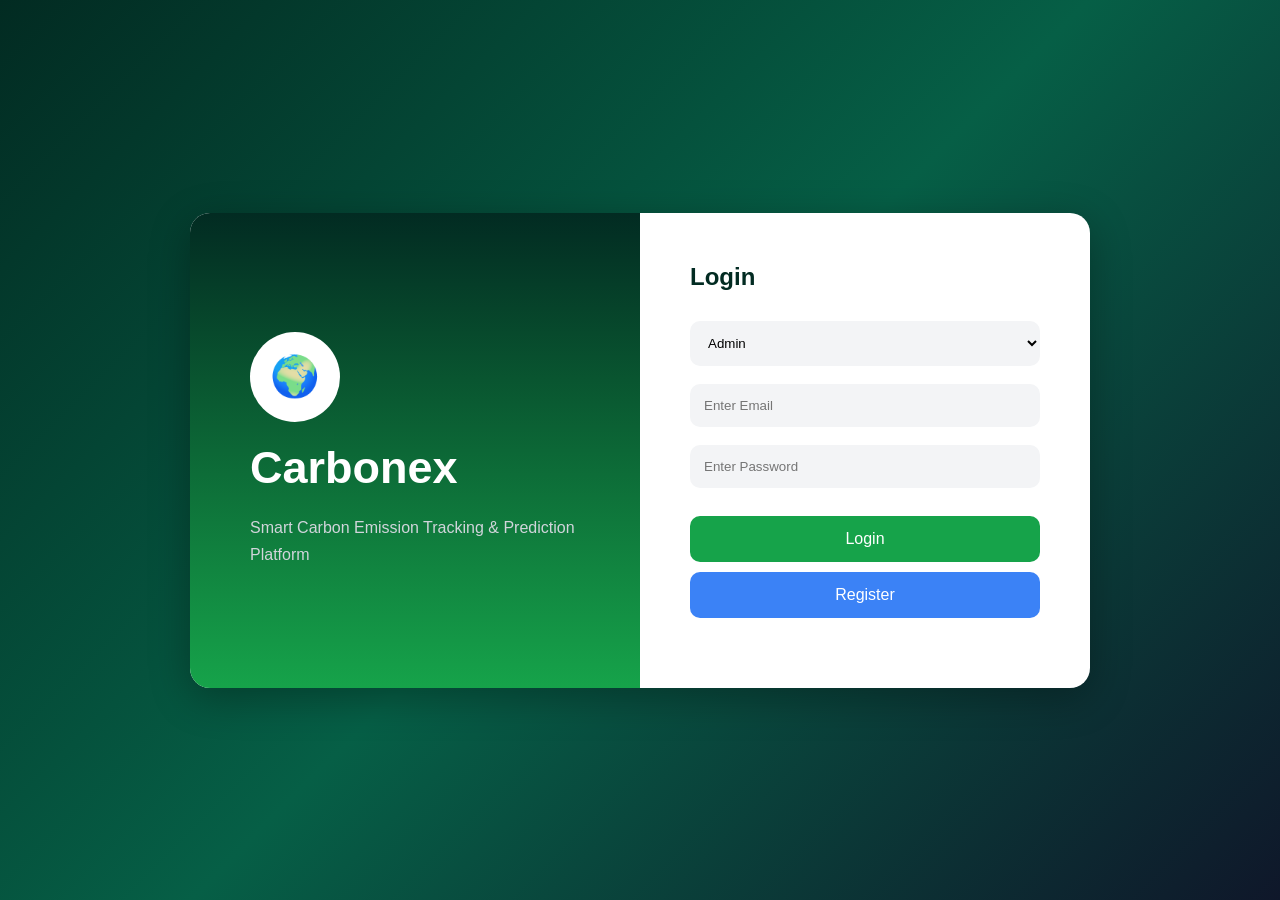
==== index.html @ c1562b51 "backend v1 added and script updated" ====
<!DOCTYPE html>
<html lang="en">

<head>

  <meta charset="UTF-8">
  <meta name="viewport" content="width=device-width, initial-scale=1.0">

  <title>Carbonex Login</title>

  <link rel="stylesheet" href="style.css">

  <link
    rel="stylesheet"
    href="https://cdnjs.cloudflare.com/ajax/libs/font-awesome/6.5.1/css/all.min.css"
  >

</head>

<body>

<div class="login-container">

  <!-- LEFT SIDE -->

  <div class="left-panel">

    <div class="logo-circle">
      🌍
    </div>

    <h1>Carbonex</h1>

    <p>
      Smart Carbon Emission Tracking & Prediction Platform
    </p>

  </div>

  <!-- RIGHT SIDE -->

  <div class="right-panel">

    <div class="login-box">

      <h2>Login</h2>

      <!-- USER TYPE -->

      <select id="userType">

        <option value="admin">
          Admin
        </option>

        <option value="company">
          Company
        </option>

      </select>

      <!-- EMAIL -->

      <input
        type="email"
        id="email"
        placeholder="Enter Email"
      >

      <!-- PASSWORD -->

      <input
        type="password"
        id="password"
        placeholder="Enter Password"
      >

      <!-- LOGIN BUTTON -->

      <button onclick="loginUser()">
        Login
      </button>

      <!-- REGISTER BUTTON -->

      <button class="register-btn" onclick="registerUser()">
        Register
      </button>

      <p id="message"></p>

    </div>

  </div>

</div>

<script src="script.js"></script>

</body>
</html>
---- style.css ----
*{
  margin:0;
  padding:0;
  box-sizing:border-box;
  font-family:Arial;
}

body{
  min-height:100vh;
  background:
  linear-gradient(
    135deg,
    #022b22,
    #065f46,
    #0f172a
  );
  display:flex;
  justify-content:center;
  align-items:center;
}

.login-container{
  width:900px;
  max-width:95%;
  background:white;
  border-radius:20px;
  overflow:hidden;
  display:grid;
  grid-template-columns:1fr 1fr;
  box-shadow:0 10px 40px rgba(0,0,0,0.3);
}

/* LEFT */

.left-panel{
  background:
  linear-gradient(
    180deg,
    #022b22,
    #16a34a
  );
  color:white;
  padding:60px;
  display:flex;
  flex-direction:column;
  justify-content:center;
}

.logo-circle{
  width:90px;
  height:90px;
  background:white;
  color:#16a34a;
  border-radius:50%;
  display:flex;
  justify-content:center;
  align-items:center;
  font-size:40px;
  margin-bottom:20px;
}

.left-panel h1{
  font-size:45px;
  margin-bottom:20px;
}

.left-panel p{
  line-height:1.7;
  color:#d1d5db;
}

/* RIGHT */

.right-panel{
  padding:50px;
  display:flex;
  justify-content:center;
  align-items:center;
}

.login-box{
  width:100%;
}

.login-box h2{
  margin-bottom:30px;
  color:#022b22;
}

.login-box input,
.login-box select{
  width:100%;
  padding:14px;
  margin-bottom:18px;
  border:none;
  background:#f3f4f6;
  border-radius:10px;
  outline:none;
}

.login-box button{
  width:100%;
  padding:14px;
  border:none;
  background:#16a34a;
  color:white;
  border-radius:10px;
  cursor:pointer;
  font-size:16px;
  margin-top:10px;
}

.login-box button:hover{
  background:#15803d;
}

.register-btn{
  background:#3b82f6 !important;
}

.register-btn:hover{
  background:#2563eb !important;
}

#message{
  margin-top:20px;
  color:red;
  text-align:center;
}

/* MOBILE */

@media(max-width:768px){

  .login-container{
    grid-template-columns:1fr;
  }

  .left-panel{
    display:none;
  }

}
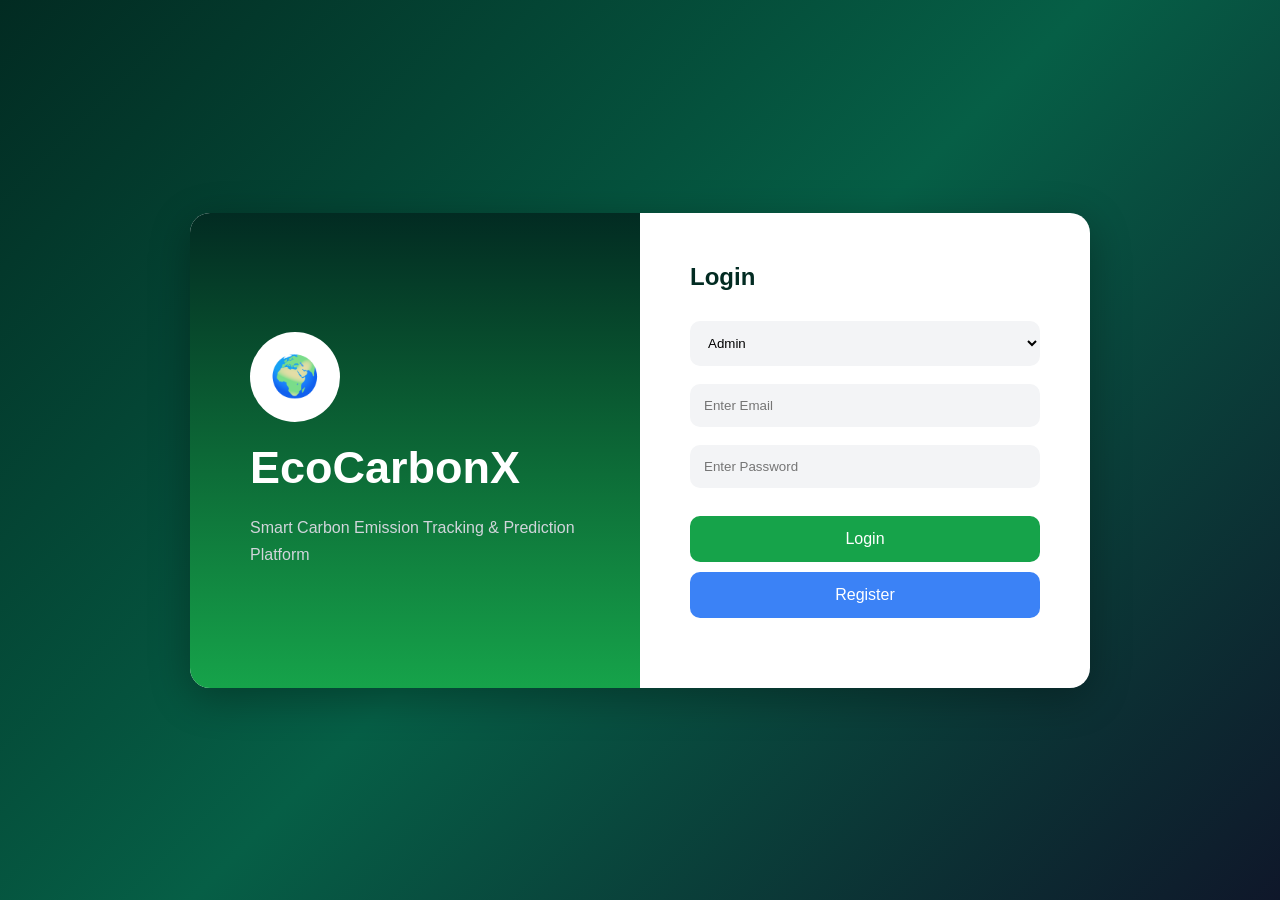
==== commit c92c8a18: "UPTO DATE" ====
--- a/index.html
+++ b/index.html
@@ -6,7 +6,7 @@
   <meta charset="UTF-8">
   <meta name="viewport" content="width=device-width, initial-scale=1.0">
 
-  <title>Carbonex Login</title>
+  <title>EcoCarbonX Login</title>
 
   <link rel="stylesheet" href="style.css">
 
@@ -29,7 +29,7 @@
       🌍
     </div>
 
-    <h1>Carbonex</h1>
+    <h1>EcoCarbonX</h1>
 
     <p>
       Smart Carbon Emission Tracking & Prediction Platform
